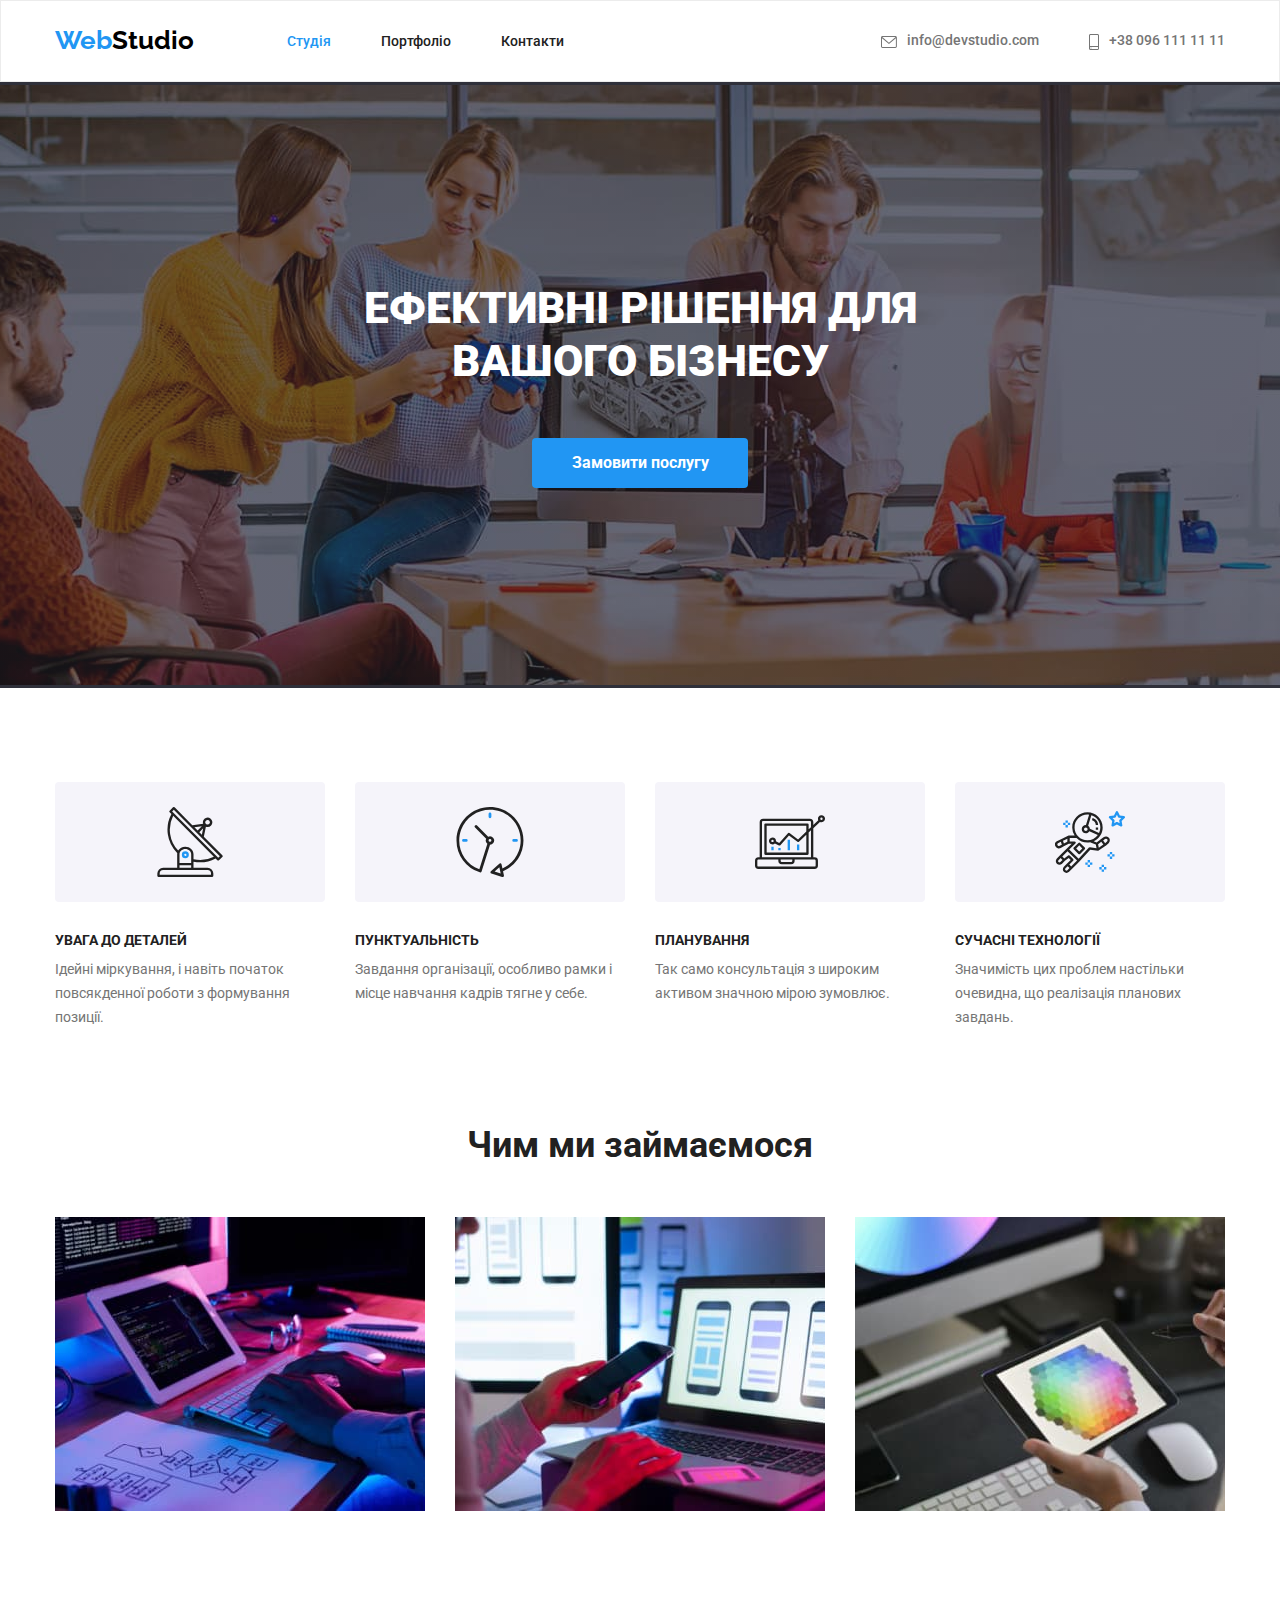
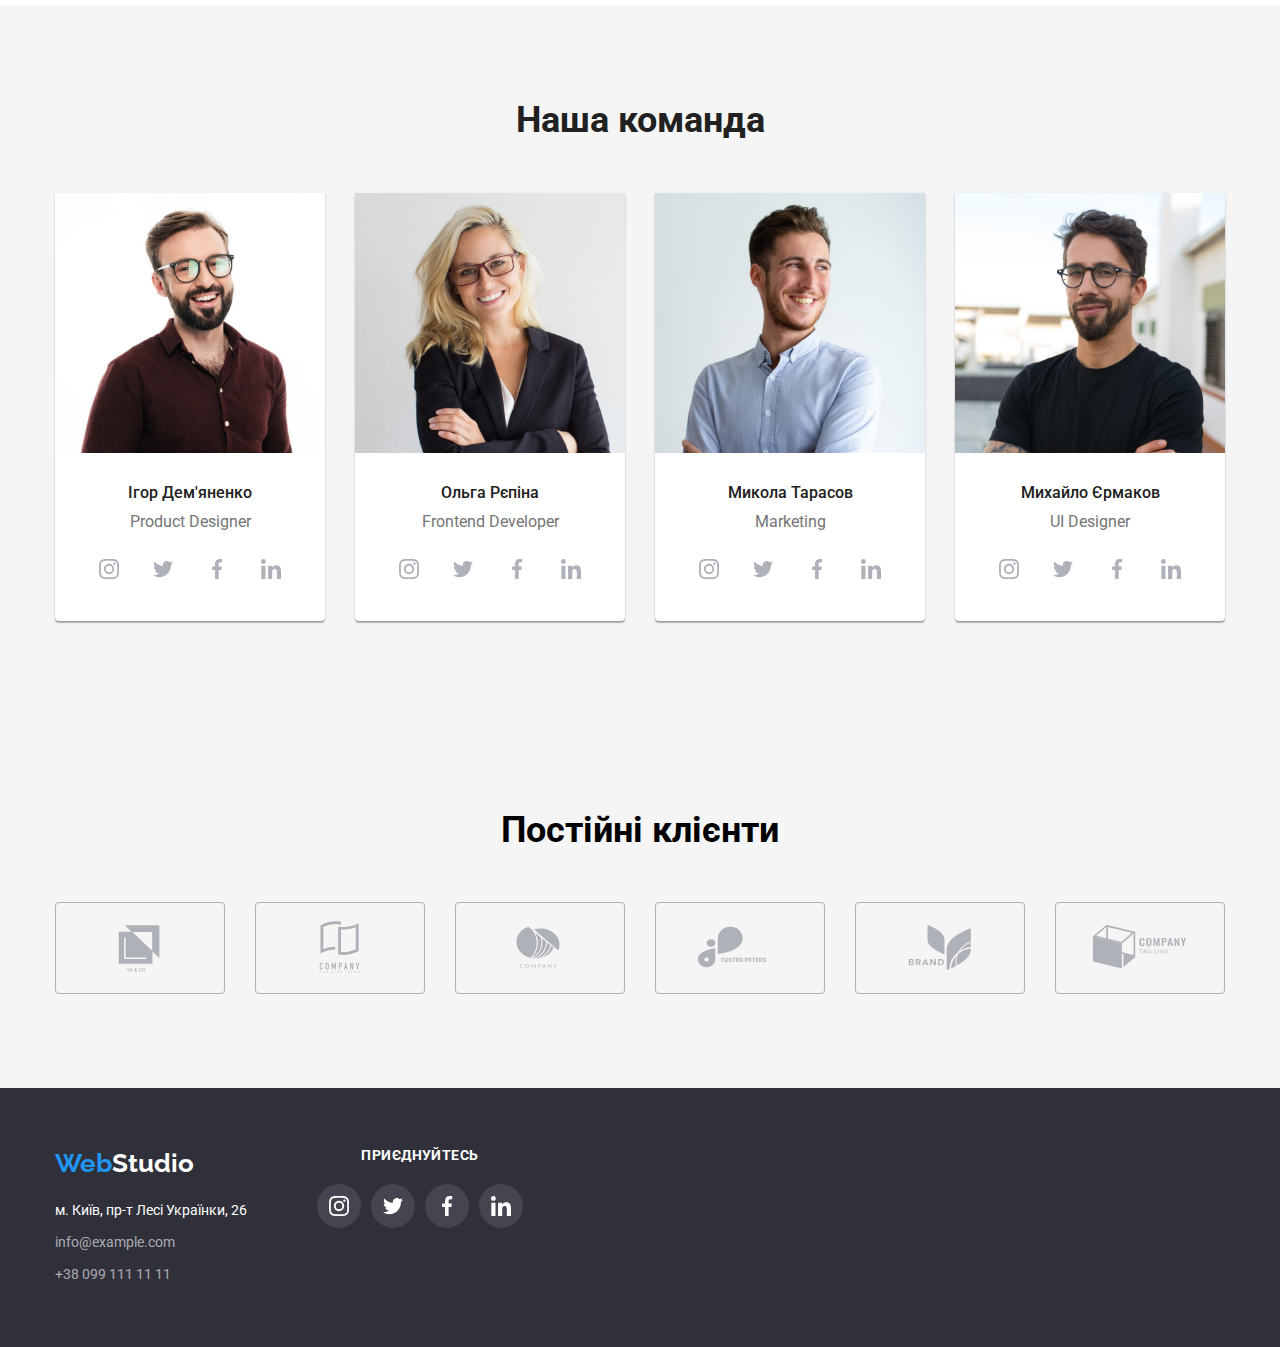
==== index.html @ 20085428 "copy of previous work" ====
<html lang="uk">
  <head>
    <meta charset="UTF-8" />
    <meta http-equiv="X-UA-Compatible" content="IE=edge" />
    <meta name="viewport" content="width=device-width, initial-scale=1.0" />
    <title>WebStudio</title>
    <link href="https://fonts.googleapis.com/css2?family=Raleway:wght@700&family=Roboto:wght@400;500;700;900&display=swap"
    rel="stylesheet">
    <link rel="stylesheet" href="node_modules/modern-normalize/modern-normalize.css">
        <link rel="stylesheet" href="./css/styles.css" />
  </head>
  <body>
 
    <header class="header">
      <div class="container">
      <div class="header-main">
        <div class="logo-link">
        <a class="link web" href="./index.html">
          Web<span class="studio">Studio</span> </a>
      </div>
        <nav>
          <ul class="list main-menu">
            <li class="item-menu-header"><a class="link menu-item current" href="./index.html">Студія</a></li>
            <li class="item-menu-header"><a class="link menu-item" href="./portfolio.html">Портфоліо</a></li>
            <li class="item-menu-header"><a class="link menu-item" href="./portfolio.html">Контакти</a></li>
          </ul>
        </nav>


        <ul class="list contact-list">

          <li class="item-contact-info">
            <a class="link main-contact"  href="mailto:info@devstudio.com">
          <svg width="16" height="12" class="icon-header">
          <use href="./images/icons.svg#icon-envelope"></use>
          </svg>info@devstudio.com </a>
          </li>
          
          <li class="item-contact-info">
          <a class="link main-contact" href="tel:+380961111111">
           <svg width="10" height="16" class="icon-header">
           <use href="./images/icons.svg#icon-smartphone"></use>
            </svg>+38 096 111 11 11
            </a>
          </li>

        </ul>
        </div>
      </div>
    </header>


  <main>
    <section class="main-section">
      <div class="container">
      <h1 class="main-text">
        Ефективні рішення для вашого бізнесу
      </h1>
      <button class="main-button">
        Замовити послугу
      </button>
      </div>
    </section>

    <section class="our-features">
      <div class="container">
      <h2 class="visually-hidden">
        Наші переваги
      </h2>
      
      <ul class="list main-items">

        <li class="item icon-antena">
        <div class="benefits-icon-container">
        <svg class="benefits-icon"  width="70" height="70">
        <use href="./images/icons.svg#icon-antenna"></use></svg>
         </div>
          <h3 class="item-title">Увага до деталей</h3>
          <p class="item-text">Ідейні міркування, і навіть початок повсякденної роботи з формування позиції.
          </p>
        </li>


        <li class="item icon-watch">
          <div class="benefits-icon-container">
          <svg class="benefits-icon"  width=70px height=70px>
            <use href="./images/icons.svg#icon-clock"></use></svg>
            </div>
          <h3 class="item-title">Пунктуальність</h3>
          <p class="item-text">Завдання організації, особливо рамки і місце навчання кадрів тягне у себе.</p>
        </li>


        <li class="item icon-comp">
          <div class="benefits-icon-container">
          <svg class="benefits-icon"  width=70px height=70px>
            <use href="./images/icons.svg#icon-diagram"></use></svg>
            </div>
          <h3 class="item-title">Планування</h3>
          <p class="item-text">Так само консультація з широким активом значною мірою зумовлює.</p>
        </li>


        <li class="item icon-austronaut">
          <div class="benefits-icon-container">
          <svg class="benefits-icon"  width=70px height=70px>
            <use href="./images/icons.svg#icon-astronaut"></use></svg>
            </div>
          <h3 class="item-title">Сучасні технології</h3>
          <p class="item-text">Значимість цих проблем настільки очевидна, що реалізація планових завдань.</p>
        </li>

      </ul>
    </div>
      </section>
    
 
    <section class="our-activities">
<div class="container">
      <h2 class="subtitle">Чим ми займаємося</h2>
      <ul class="list activities-list">
        <li class="activity">
          <img src="./images/main-activities/img.jpg" alt="Програмування" max-width="370">
        </li>
        <li class="activity">
          <img src="./images/main-activities/img (2).jpg" alt="Розробка інтерфейсів" max-width="370">
        </li>
        <li class="activity">
          <img src="./images/main-activities/img (3).jpg" alt="Дизайн" max-width="370">
        </li>
      </ul>
    </div>
    </section>


    <section class="team">
      <div class="container">
      <h2 class="subtitle">Наша команда</h2>

    
      <ul class="list team-list">
       
       
        <li class="team-card">
          <img src="./images/personal/img (4).jpg" alt="Ігор Дем'яненко" width="270" height="260">
          <div class="workers">
          <h3 class="card-title">Ігор Дем'яненко</h3>
          <p class="card-text">Product Designer</p>

          <ul class="team-social-links">

            <li class="team-social-item">
              <a class="team-social-link" href="#">
                <svg class="team-icon">
                  <use href="./images/icons.svg#icon-instagram"></use>
                </svg>
              </a>
            </li>
            
            <li class="team-social-item">
              <a class="team-social-link" href="#">
                <svg class="team-icon">
                  <use href="./images/icons.svg#icon-twitter"></use>
                </svg>
              </a>
            </li>

            <li class="team-social-item">
              <a class="team-social-link" href="#">
                <svg class="team-icon">
                  <use href="./images/icons.svg#icon-facebook"></use>
                </svg>
              </a>
            </li>
            
            <li class="team-social-item">
              <a class="team-social-link" href="#">
                <svg class="team-icon">
                  <use href="./images/icons.svg#icon-linkedin"></use>
                </svg>
              </a>
            </li>

          </ul>

          </div>
        </li>


        <li class="team-card">
          <img src="./images/personal/img (5).jpg" alt="Ольга Рєпіна" width="270" height="260">
          <div class="workers">
          <h3 class="card-title">Ольга Рєпіна</h3>
          <p class="card-text">Frontend Developer</p>

          <ul class="team-social-links">

            <li class="team-social-item">
              <a class="team-social-link" href="#">
                <svg class="team-icon">
                  <use href="./images/icons.svg#icon-instagram"></use>
                </svg>
              </a>
            </li>
            
            <li class="team-social-item">
              <a class="team-social-link" href="#">
                <svg class="team-icon">
                  <use href="./images/icons.svg#icon-twitter"></use>
                </svg>
              </a>
            </li>

            <li class="team-social-item">
              <a class="team-social-link" href="#">
                <svg class="team-icon">
                  <use href="./images/icons.svg#icon-facebook"></use>
                </svg>
              </a>
            </li>
            
            <li class="team-social-item">
              <a class="team-social-link" href="#">
                <svg class="team-icon">
                  <use href="./images/icons.svg#icon-linkedin"></use>
                </svg>
              </a>
            </li>
            
          </ul>

        </div>
        </li>


        <li class="team-card">
          <img src="./images/personal/img (6).jpg" alt="Микола Тарасов" width="270" height="260">
          <div class="workers">
          <h3 class="card-title">Микола Тарасов</h3>
          <p class="card-text">Marketing</p>

          <ul class="team-social-links">

            <li class="team-social-item">
              <a class="team-social-link" href="#">
                <svg class="team-icon">
                  <use href="./images/icons.svg#icon-instagram"></use>
                </svg>
              </a>
            </li>
            
            <li class="team-social-item">
              <a class="team-social-link" href="#">
                <svg class="team-icon">
                  <use href="./images/icons.svg#icon-twitter"></use>
                </svg>
              </a>
            </li>

            <li class="team-social-item">
              <a class="team-social-link" href="#">
                <svg class="team-icon">
                  <use href="./images/icons.svg#icon-facebook"></use>
                </svg>
              </a>
            </li>
            
            <li class="team-social-item">
              <a class="team-social-link" href="#">
                <svg class="team-icon">
                  <use href="./images/icons.svg#icon-linkedin"></use>
                </svg>
              </a>
            </li>
            
          </ul>

        </div>
        </li>


        <li class="team-card">
          <img src="./images/personal/img (7).jpg" alt="Михайло Єрмаков" width="270" height="260">
          <div class="workers">
          <h3 class="card-title">Михайло Єрмаков</h3>
          <p class="card-text">UI Designer</p>

          <ul class="team-social-links">

            <li class="team-social-item">
              <a class="team-social-link" href="#">
                <svg class="team-icon">
                  <use href="./images/icons.svg#icon-instagram"></use>
                </svg>
              </a>
            </li>
            
            <li class="team-social-item">
              <a class="team-social-link" href="#">
                <svg class="team-icon">
                  <use href="./images/icons.svg#icon-twitter"></use>
                </svg>
              </a>
            </li>

            <li class="team-social-item">
              <a class="team-social-link" href="#">
                <svg class="team-icon">
                  <use href="./images/icons.svg#icon-facebook"></use>
                </svg>
              </a>
            </li>
            
            <li class="team-social-item">
              <a class="team-social-link" href="#">
                <svg class="team-icon">
                  <use href="./images/icons.svg#icon-linkedin"></use>
                </svg>
              </a>
            </li>
            
          </ul>

        </div>
        </li>


      </ul>
    </div>
    </section>


<section class="clients">

  <div class="container">

    <h3 class="clients-title">Постійні клієнти</h3>

    <ul class="clients-list">
      
      <li class="clients-list-item">
        <a class="clients-list-link" href="#">
          <svg class="clients-icon">
            <use href="./images/icons.svg#icon-Logo1"></use>
          </svg>
        </a>
      </li>

      <li class="clients-list-item">
        <a class="clients-list-link" href="#">
          <svg class="clients-icon">
            <use href="./images/icons.svg#icon-Logo2"></use>
          </svg>
        </a>
      </li>

      <li class="clients-list-item">
        <a class="clients-list-link" href="#">
          <svg class="clients-icon">
            <use href="./images/icons.svg#icon-Logo3"></use>
          </svg>
        </a>
      </li>

      <li class="clients-list-item">
        <a class="clients-list-link" href="#">
          <svg class="clients-icon">
            <use href="./images/icons.svg#icon-Logo4"></use>
          </svg>
        </a>
      </li>

      <li class="clients-list-item">
        <a class="clients-list-link" href="#">
          <svg class="clients-icon">
            <use href="./images/icons.svg#icon-Logo5"></use>
          </svg>
        </a>
      </li>

      <li class="clients-list-item">
        <a class="clients-list-link" href="#">
          <svg class="clients-icon">
            <use href="./images/icons.svg#icon-Logo6"></use>
          </svg>
        </a>
      </li>

    </ul>
    </div>


  </div>
</section>

  </main>

  <footer class="footer">
    <div class="container footer-container">

    <div class="footer-list">
      <a class="web link logo-footer " href="./index.html">
        Web<span class="studio-footer">Studio</span>
      </a>
      <address>
        <ul class="list">

          <li  class="footer-adress-top">
            <a class="link footer-adress"
              href="https://goo.gl/maps/jJck5WTrnHUXHv1q9"
              target="_blank"
              rel="noopener noreferrer">
              м. Київ, пр-т Лесі Українки, 26 </a>
          </li >

          <li class="footer-adress-top" >
            <a class="link footer-contact" href="mailto:info@example.com"
              >info@example.com</a>
          </li >

          <li class="footer-adress-top">
            <a class="link footer-contact" href="tel:+380991111111"
              >+38 099 111 11 11</a>
          </li>

        </ul>
      </address>
    


   

  </div>
 <div class="footer-follow">
      
      <h2 class="title-follow">Приєднуйтесь</h2>

      <ul class="footer-social-links">

        <li class="footer-social-item">
          <a class="footer-social-link" href="#">
            <svg class="footer-icon">
              <use href="./images/icons.svg#icon-instagram"></use>
            </svg>
          </a>
        </li>

        <li class="footer-social-item">
          <a class="footer-social-link" href="#">
            <svg class="footer-icon">
              <use href="./images/icons.svg#icon-twitter"></use>
            </svg>
          </a>
        </li>

        <li class="footer-social-item">
          <a class="footer-social-link" href="#">
            <svg class="footer-icon">
              <use href="./images/icons.svg#icon-facebook"></use>
            </svg>
          </a>
        </li>

        <li class="footer-social-item">
          <a class="footer-social-link" href="#">
            <svg class="footer-icon">
              <use href="./images/icons.svg#icon-linkedin"></use>
            </svg>
          </a>
        </li>

      </ul>

    </div>

  </footer>

</body>
</html>
---- css/styles.css ----
html{
    box-sizing: border-box;
}

:root {
    --main-font: 'Roboto', sans-serif;

    --bg-color: #FFFFFF;
    --dark-bg-color: #2F303A; 
    --light-bg-color: #F5F5F5;
    --gray-bg-color:#F5F4FA;
    --text-color:#212121;
    --logo-black-color:#000000;
    --light-text-color: #757575;
    --accent-text-color:#FFFFFF;
    --footer-text-color:rgba(255, 255, 255, 0.6);
   
    --accent-color: #2196F3;
    --active-color: #188CE8;

    --header-border-color: #ECECEC;

    --border-color:rgba(238,238,238,1)
}

/* Утиліти / Reset */ 

.container{
    width: 1200px;
    padding-left: 15px;
    padding-right: 15px;
    margin: 0 auto;
    }
     

*,
*::before,
*::after{
    box-sizing:inherit
}

p,h1,h2,h3,ul {
margin: 0;
}

ul{
margin: 0;
padding-left: 0;
list-style: none;
}

.link {
    text-decoration: none;
 }

body{
    font-family: var(--main-font);
    line-height: 1.2;
    background-color: var(--bg-color);
    margin: 0;
}

 .list{
    padding: 0;
    margin: 0;
    list-style:none;
 }

/* Header */  /* Header */ /* Header */ /* Header */ /* Header */ 

.header {
    display: flex;
    justify-content: center;
    border: 1px solid var(--header-border-color);
}
.header-list{
    display: flex;
    justify-content: space-between;
    flex-wrap: wrap;
    padding: 15px 0;
    margin: 0 20px;
    align-items: baseline;
}

.header-main{
    display: flex;
    height: 80px;
    align-items: center;
}
.logo-link{
    display: flex;
}

.contact-list{
display: flex;
margin-left: auto;
}

h2{
    text-align: center;
}

.web {
    font-family: 'Raleway', sans-serif;
    font-weight: 700;
    font-size: 26px;
    color: var(--accent-color);
}

.studio {
    color:var(--logo-black-color)
}
.main-menu{
    display: flex;
    margin-left:93px;
    justify-content: space-between;
}

.main-contact {
    font-weight: 500;
    font-size: 14px;
    color: var(--light-text-color);
}

.item-menu-header{
    margin-right: 50px;
}
.item-menu-header:last-child{
    margin-right:0;
}

.menu-item {
    font-weight: 500;
    font-size: 14px;
    color: var(--text-color);
}

.item-contact-info{
    margin-right: 50px;
}
.item-contact-info:last-child{
    margin-right: 0;
}

.menu-item:focus,
.menu-item:hover,
.main-contact:focus,
.main-contact:hover {
    color: var(--accent-color);
}
.current{
    color: var(--accent-color);
}
.contact-icon{
    color: var(--light-text-color);
}

/* Main */

.main-section {
    background-color: var(--dark-bg-color);
    text-align: center;
    align-items: center;
    padding: 200px 0;
    background-image: linear-gradient( to right, rgba(47, 48, 58, 0.4), rgba(47, 48, 58, 0.4)) , url(../images/hero.jpg);
    background-repeat: no-repeat;
    background-position: center;
    
}

.main-text {
    font-weight: 900;
    font-size: 44px;
    color: var(--accent-text-color);
    text-align: center;
    text-transform: uppercase;
    margin: 0 auto;
    /* margin-top: 0;
    margin-bottom: 30px; */
    width: 696px;
}

.main-button {
    font-family: inherit;
    line-height: 1.2;
    font-weight: 700;
    font-size: 16px;
    background-color: var(--accent-color);
    color: var(--accent-text-color);
    cursor: pointer;
    display: inline-block;
    min-width: 216px;
    height: 50px;
    text-align: center;
    border-radius: 4px;
    padding: 10px 32px;
    margin-top: 50px;
    border: none;
    
}

.main-button:hover,
.main-button:focus {
    background-color: var(--active-color);
}

/* Advantages */  /* Advantages */ /* Advantages */
.our-features{
    padding-top: 94px;
}
.main-items{
    display: flex;
    gap: 30px;
}

.item-title {
    font-weight: 700;
    font-size: 14px;
    color: var(--text-color);
    text-transform: uppercase;
    margin-top: 30px;
}

.item-text {
    font-size: 14px;
    line-height: 1.71;
    color: var(--light-text-color);
    margin-top: 10px;
}

.icon{
    display: flex;
    text-align: center;
    justify-content: center;
    text-align: center;  
}

.icon-header{
vertical-align: middle;
fill: currentColor;
margin-right: 10px;
}

.benefits-icon-container{
display: flex;
justify-content: center;
align-items: center;
width: 270px;
height: 120px;
background-color: var(--gray-bg-color);
border-radius: 4px;
}



/* Activities */

.our-activities{
    padding-bottom: 94px;
    padding-top: 94px;
    background-color: var(--bg-color)
}

.visually-hidden {
    position: absolute;
      white-space: nowrap;
      width: 1px;
      height: 1px;
      overflow: hidden;
      border: 0;
      padding: 0;
      clip: rect(0 0 0 0);
      clip-path: inset(50%);
      margin: -1px;
}

.subtitle {
    font-weight: 700;
    font-size: 36px;
    color: var(--text-color);
    margin-bottom: 50px;
}
.activities-list{
    display: flex;
    gap: 30px;
}
.activity{
    height:294px;
    width:370px;
}

/* Team */

.team {
    background-color: var(--light-bg-color);
    padding-top: 94px;
    padding-bottom: 94px;
}
.team-list{
    display: flex;
    flex-wrap: wrap;
    justify-content: center;
    gap: 30px; 
}

.team-card {
    background-color:var(--gray-bg-color);
    background: var(--accent-text-color);
    box-shadow: 0px 1px 3px rgba(0,0,0,0.12), 0px 1px 1px rgba(0,0,0,0.14), 0px 2px 1px rgba(0,0,0,0.2)                    ;
    border-radius:0px 0px 4px 4px;
}
    

.card-title {
    font-weight: 500;
    font-size: 16px;
    color: var(--text-color);
}

.card-text {
    font-size: 16px;
    color: var(--light-text-color);
margin-top:10px ;
}

.workers{
padding: 30px 10px;
text-align: center;
}

.team-social-links {
display: flex;
justify-content: center;
gap: 10px;
margin-top: 16px;
  }

.team-social-link{
display: flex;
justify-content: center;
align-items: center;
width: 44px;
height: 44px;
border-radius: 50%;
color: #AFB1B8;
}

.team-icon {
height: 20px;
width: 20px;
fill:currentColor;
  }

  .team-social-link:hover,
  .team-social-link:focus {
color:var(--bg-color);
background-color: var(--accent-color);
  }

/* clients */

.clients {
    background-color: var(--light-bg-color);
    padding-bottom: 94px;
    padding-top: 94px;
  }

.clients-list {
    display: flex;
    justify-content: center;
    gap: 30px;
}


.clients-title{
    font-size: 36px;
    font-weight: 700;
    text-align: center;
    margin-bottom: 50px;  
}

.clients-list-link {
    width:170px;
    height:92px;
    border: 1px solid #AFB1B8;
    border-radius: 4px;
    display: flex;
    justify-content: center;
    align-items: center;
    color: #AFB1B8;
    
}

.clients-icon {
width: 106px;
height: 60px;
fill: currentColor;
  }

.clients-icon:hover{
color: var(--active-color);
}

.clients-list-link:hover,
.clients-list-link:focus  {
color: var(--accent-color);
border-color: var(--accent-color);
  }


  /* .team-icon {
    height: 20px;
    width: 20px;
    fill:currentColor;
      }
    
      .team-social-link:hover,
      .team-social-link:focus {
    color:var(--bg-color);
    background-color: var(--accent-color);
      } */



/* Footer */
.footer-container{
    display: flex;
    vertical-align: baseline;
}

.footer-list{
    /* display: flex;
    vertical-align: baseline; */
}
.footer {
    background-color: var(--dark-bg-color);
    padding: 60px 0;
}

.studio-footer {
    color: var(--accent-text-color);
}

.footer-adress,
.footer-contact {
    font-size: 14px;
    line-height: 1.71;
    color: var(--accent-text-color);
    font-style: normal;
}
.footer-adress-top:not(:first-child){
    margin-top: 8px;
}

.footer-contact {
    color: var(--footer-text-color);
}

.footer-adress:hover,
.footer-adress:focus,
.footer-contact:hover,
.footer-contact:focus {
    color: var(--accent-color);
}

.logo-footer{
    display: block;
}
address{
    margin-top: 20px;
}

.footer-follow {
    margin-left: 70px;
    align-items: baseline;
  }

  .title-follow {
    color: var(--bg-color);
    font-size: 14px;
    line-height: 1.14;
    letter-spacing: 0.03em;
    text-transform: uppercase;
    margin-bottom: 20px;
  }

  .footer-social-links {
    display: flex;
    justify-content: center;
  }

  .footer-social-item + .footer-social-item {
    margin-left: 10px;
  }

  .footer-social-link {
    display: flex;
    justify-content: center;
    align-items: center;
    width: 44px;
    height: 44px;
    border-radius: 50%;
    color: var(--add-color);
    background-color: rgba(255, 255, 255, 0.1);
  }

.footer-icon {
    height: 20px;
    width: 20px;
    fill: white;
  }
  
.footer-social-link:hover,
.footer-social-link:focus {
background-color: var(--accent-color);
  }


/* Portfolio */    /* Portfolio */   /* Portfolio */    /* Portfolio */
.work-cards{
    text-decoration: none;
    display: block;

}

.portfolio{
padding-top: 94px;
padding-bottom: 94px;
}
.examples{
border-left: 1px solid var(--border-color);
border-bottom:1px solid var(--border-color);
border-right:1px solid var(--border-color);
padding: 20px 24px;
text-align: left;
}

img{
    display: block;
    max-width: 100%;
    height: auto;
}

.button {
    font-family: var(--main-font);
    font-weight: 500;
    font-size: 16px;
    line-height: 1.62;
    color: var(--text-color);
    background-color: var(--light-bg-color);
    cursor: pointer;
    letter-spacing: 0.03em;
    border-radius: 4px;
    border: 0px;
    padding: 6px 22px;
    gap: 10px;
    margin: 0 auto;

}
.button-list{
    display: flex;
    flex-wrap: wrap;
    justify-content: center;  
    margin-bottom: 50px;
    gap: 8px;
}

.button:focus,
.button:hover {
    background-color: var(--accent-color);
    color: var(--accent-text-color);
    box-shadow: 0px 3px 1px rgba(0, 0, 0, 0.1), 0px 1px 2px rgba(0, 0, 0, 0.08), 0px 2px 2px rgba(0, 0, 0, 0.12);
}

/* Cards */

.work-cards:focus,
.work-cards:hover {
    box-shadow: 0px 3px 1px rgba(0, 0, 0, 0.1), 0px 1px 2px rgba(0, 0, 0, 0.08), 0px 2px 2px rgba(0, 0, 0, 0.12);
    
}

.port-subtitle {
    font-weight: 700;
    font-size: 18px;
    line-height: 2;
    color: inherit;
    color: var(--text-color);
    text-align: left;
}

.port-card-list{
display: flex;
flex-wrap: wrap;
gap: 30px;
}

.port-card{
    width: 370px;
    height: 405px;
}

.port-text {
    font-size: 16px;
    line-height: 1.88;
    color: var(--light-text-color);
    margin-top: 4px;
}
a{
    display: block;
}
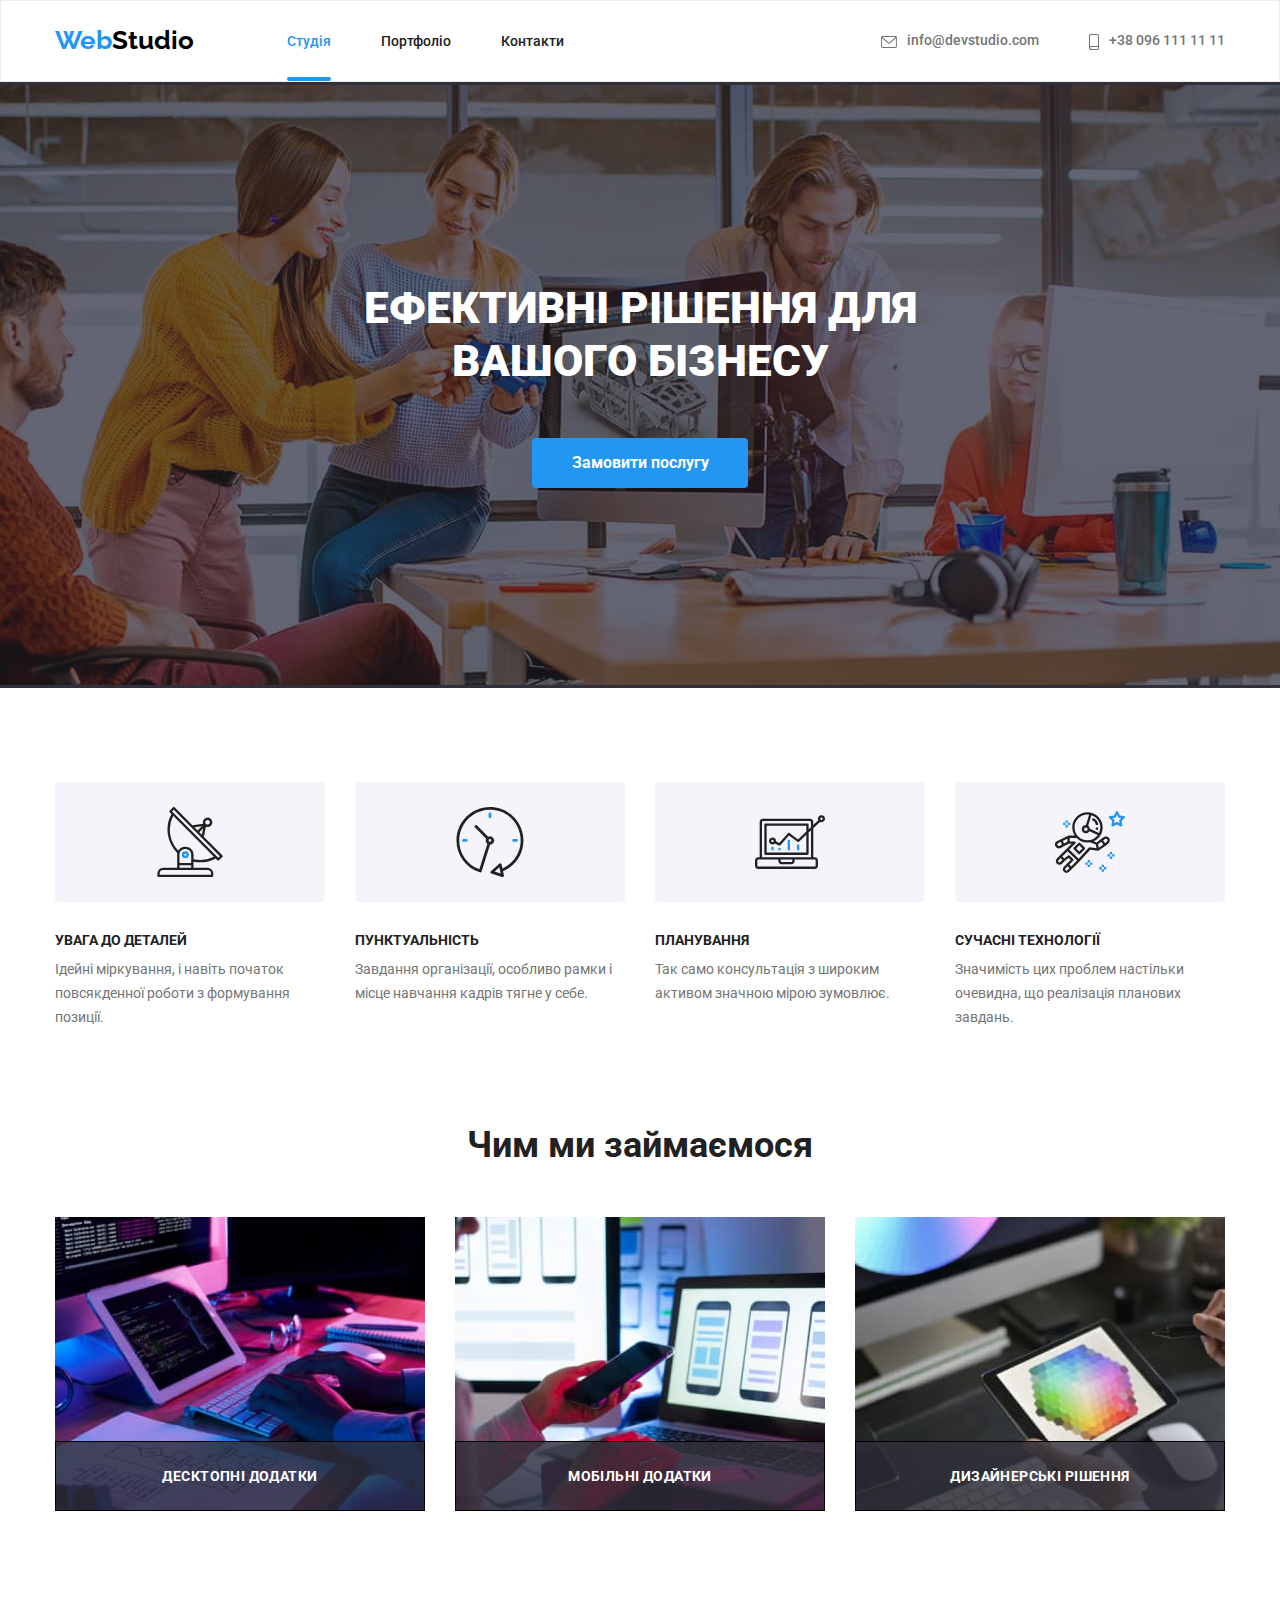
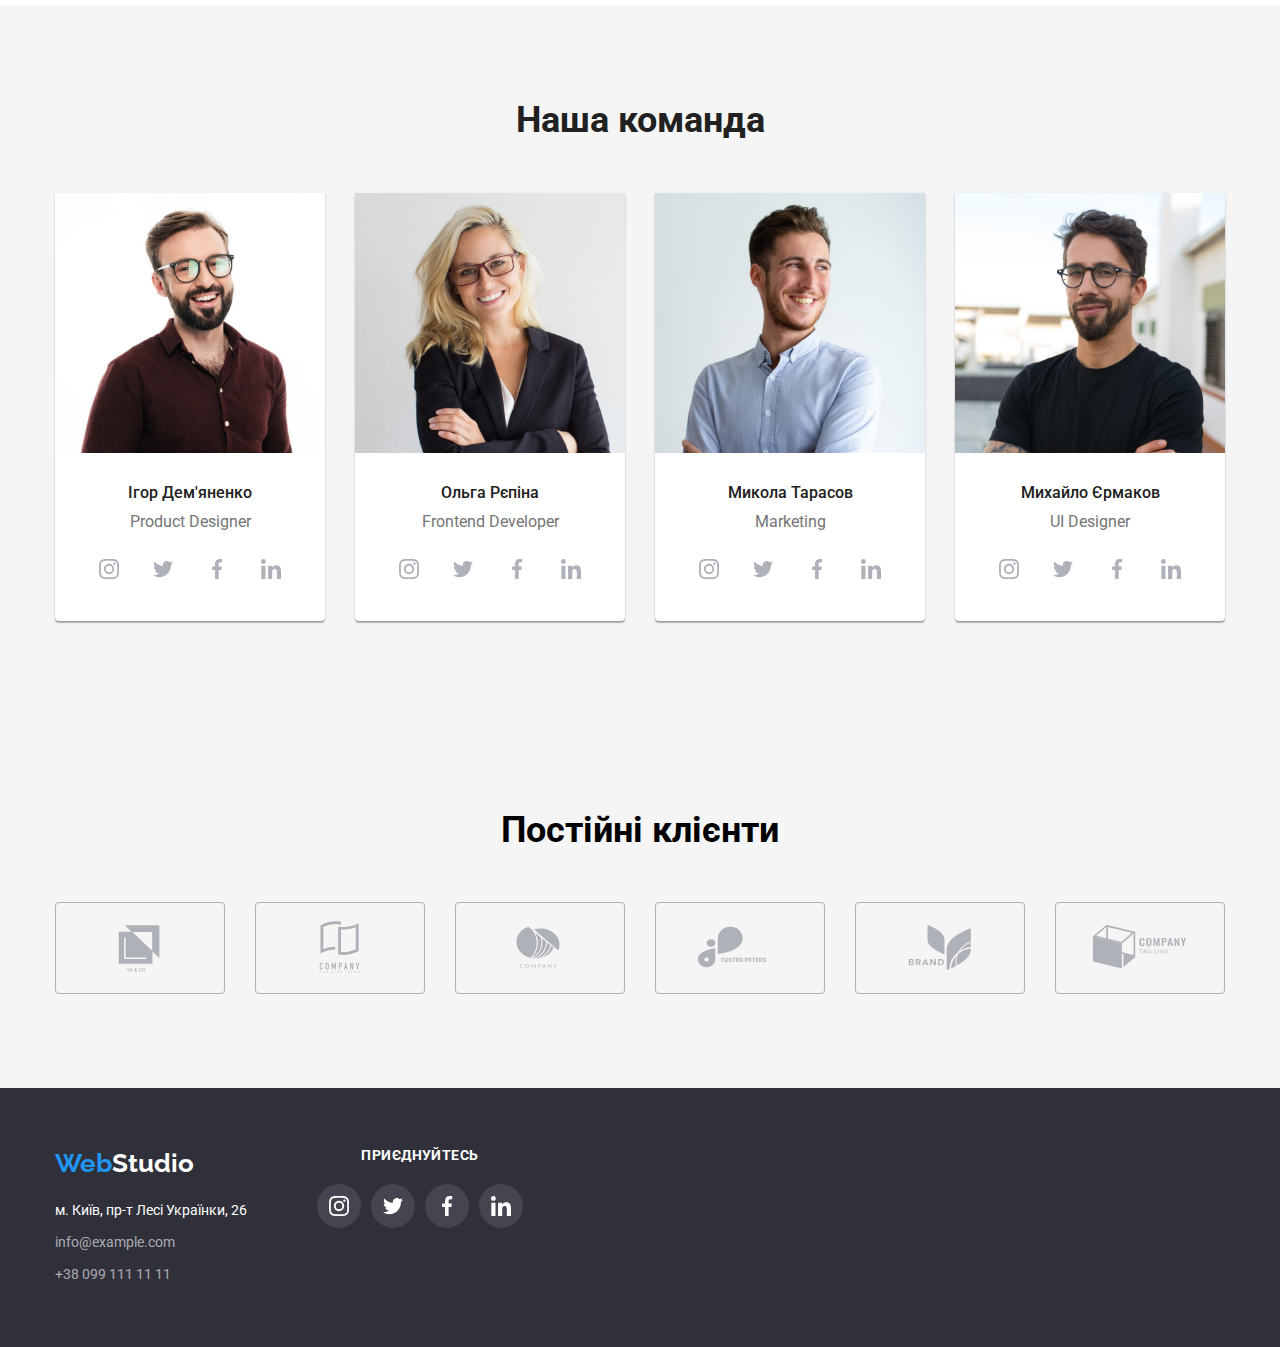
==== commit 01ec647e: "added  page underline, text positioning(activities)" ====
--- a/index.html
+++ b/index.html
@@ -118,15 +118,22 @@
     <section class="our-activities">
 <div class="container">
       <h2 class="subtitle">Чим ми займаємося</h2>
+
       <ul class="list activities-list">
+
         <li class="activity">
           <img src="./images/main-activities/img.jpg" alt="Програмування" max-width="370">
-        </li>
+          <h3 class="job-description">Десктопні додатки</h3>
+        </li>
+
         <li class="activity">
           <img src="./images/main-activities/img (2).jpg" alt="Розробка інтерфейсів" max-width="370">
-        </li>
+          <h3 class="job-description">Мобільні додатки</h3>
+        </li>
+
         <li class="activity">
           <img src="./images/main-activities/img (3).jpg" alt="Дизайн" max-width="370">
+          <h3 class="job-description">Дизайнерські рішення</h3>
         </li>
       </ul>
     </div>
--- a/css/styles.css
+++ b/css/styles.css
@@ -154,6 +154,23 @@
 .contact-icon{
     color: var(--light-text-color);
 }
+
+.item-menu-header{
+position: relative;
+}
+
+.menu-item.current::after{
+content: "";
+display: block;
+position: absolute;
+bottom:-32;
+left: 0;
+width: 100%;
+height: 4px;
+border-radius:2px;
+background-color: var(--accent-color);
+}
+
 
 /* Main */
 
@@ -285,9 +302,30 @@
     gap: 30px;
 }
 .activity{
+    position: relative;
     height:294px;
     width:370px;
 }
+
+.job-description{
+    position: absolute;
+    bottom: 0;
+    left: 0;
+    height: 70px;
+    background: rgba(47, 48, 58, 0.8);
+    border: 1px solid #000000;
+    color: var(--accent-text-color);
+    text-transform: uppercase;
+    font-weight: 700;
+    font-size: 14px;
+    line-height: 1.14;
+    text-align: center;
+    letter-spacing: 0.03em;
+    width: 100%;
+    padding-top: 27px;
+
+}
+
 
 /* Team */
 
@@ -572,6 +610,35 @@
     box-shadow: 0px 3px 1px rgba(0, 0, 0, 0.1), 0px 1px 2px rgba(0, 0, 0, 0.08), 0px 2px 2px rgba(0, 0, 0, 0.12);
 }
 
+.portfolio-overlay{
+    position: relative;
+    overflow: hidden;
+}
+
+.portfolio-img-text {
+    position: absolute;
+    top: 0;
+    left: 0;
+    transform: translateY(100%);
+
+
+    font-size: 18px;
+    line-height: 1.56;
+    letter-spacing: 0.03em;
+    color: var(--accent-text-color);
+    background-color: rgba(33, 150, 243, 0.9);
+    padding: 63px 24px;
+    width: 100%;
+    height: 100%;
+    transition: transform var(--animation-duration) var(--animation-function);
+}
+
+.port-card:hover .portfolio-img-text,
+.port-card:focus .portfolio-img-text{
+  transform: translateY(0);
+}
+
+
 /* Cards */
 
 .work-cards:focus,
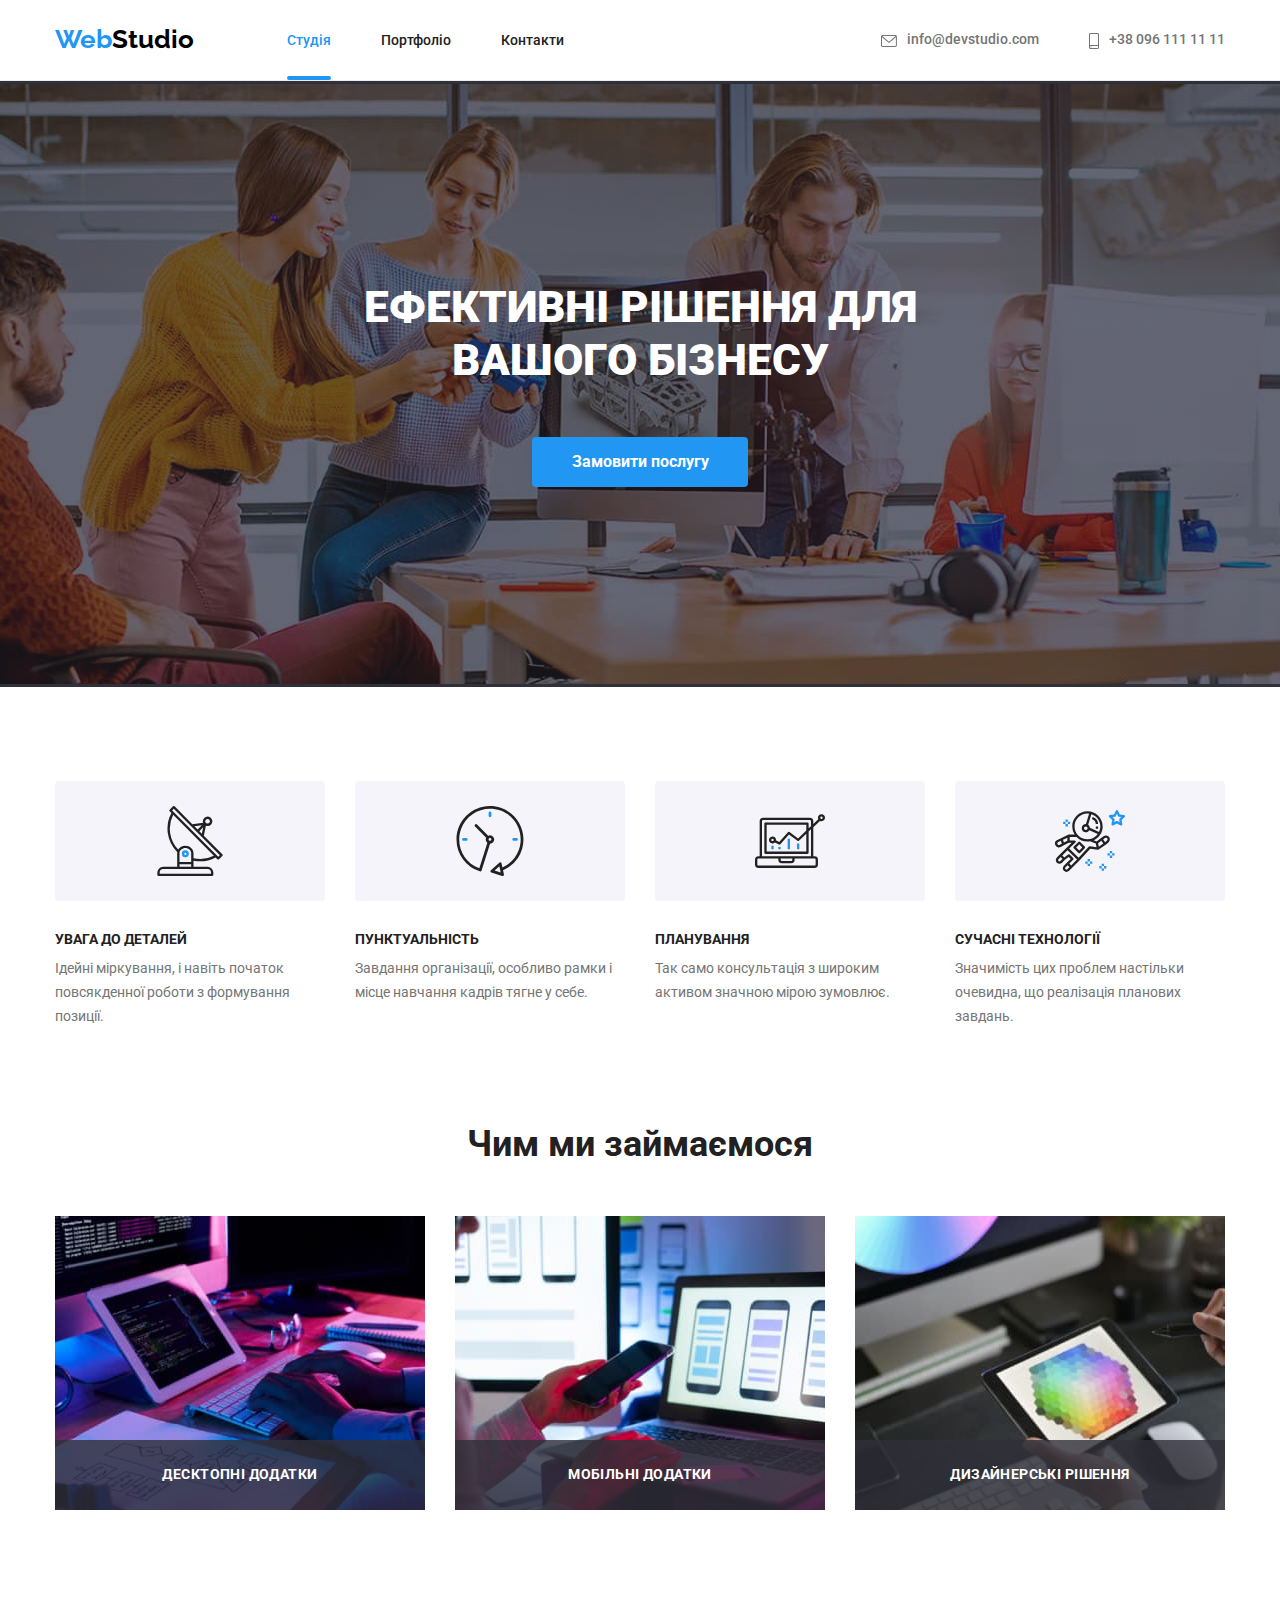
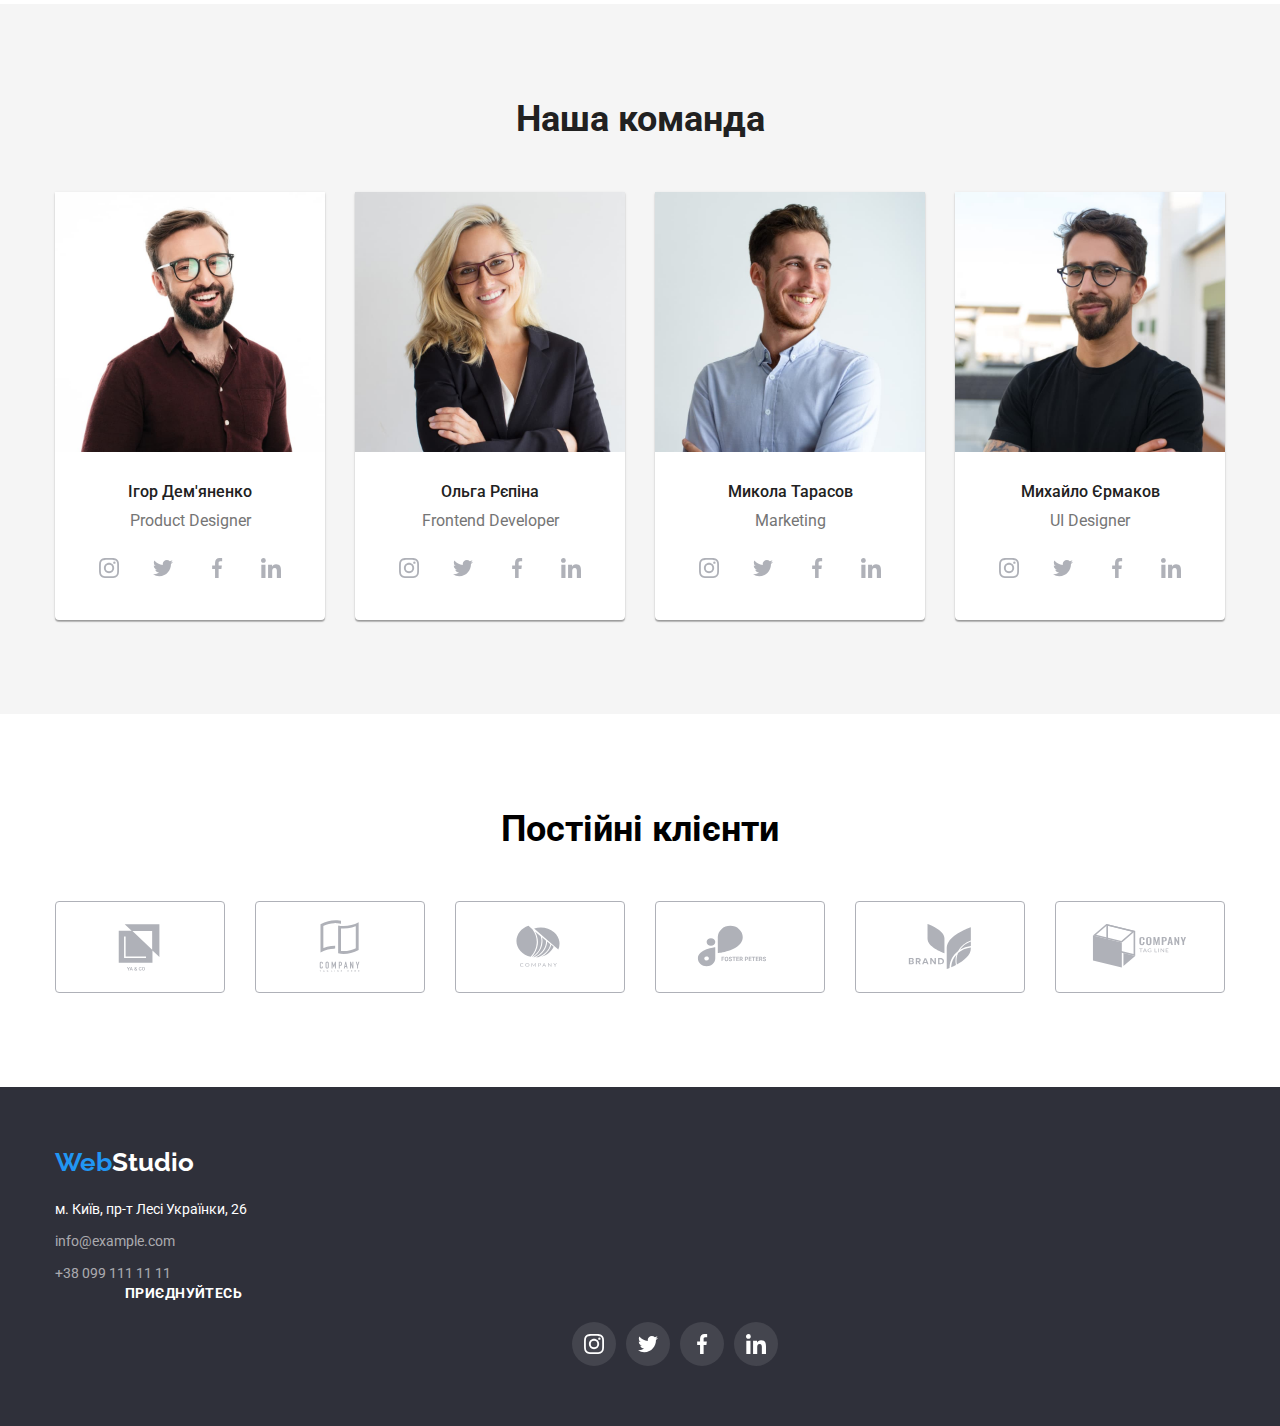
==== commit fd7b14fc: "apdated after mentor checking" ====
--- a/index.html
+++ b/index.html
@@ -56,7 +56,7 @@
       <h1 class="main-text">
         Ефективні рішення для вашого бізнесу
       </h1>
-      <button class="main-button">
+      <button data-modal-open  class="main-button" type="button">
         Замовити послугу
       </button>
       </div>
@@ -433,8 +433,6 @@
         </ul>
       </address>
     
-
-
    
 
   </div>
@@ -482,5 +480,19 @@
 
   </footer>
 
+  <div data-modal class="backdrop is-hidden">
+    <div class="modal">
+      <button data-modal-close class="modal-close" type="button">
+        <svg class="modal-icon">
+          <use href="images/icons.svg#icon-closing"></use>
+        </svg>
+      </button>
+    </div>
+  </div>
+
+
+
+  <script src="/modal.js"></script>
+
 </body>
 </html>--- a/css/styles.css
+++ b/css/styles.css
@@ -66,12 +66,78 @@
     list-style:none;
  }
 
+/* Modal window */  /* Modal window */ /* Modal window */  /* Modal window */
+
+.backdrop {
+    position: fixed;
+    top:0;
+    left:0;
+    width: 100vw;
+    height: 100vh;
+    background-color: rgba(0, 0, 0, 0.2);
+    opacity: 1;
+    transition: opacity 250ms cubic-bezier(0.4, 0, 0.2, 1);
+  }
+  
+  .is-hidden {
+    opacity: 0;
+    visibility: hidden;
+    pointer-events: none;
+  }
+  
+  .backdrop.is-hidden .modal{
+    transform:translate(-50%, -50%);
+    height: 2px;
+  }
+
+  .modal {
+    position: absolute;
+    top: 50%;
+    left:50%;
+    transform: translate(-50%, -50%);
+    min-width: 528px;
+    height: 581px;
+    background-color: var(--bg-color);
+    box-shadow: 0px 1px 3px rgba(0, 0, 0, 0.12), 0px 1px 1px rgba(0, 0, 0, 0.14), 0px 2px 1px rgba(0, 0, 0, 0.2);
+    border-radius: 4px;
+  
+    transition: transform 250ms cubic-bezier(0.4, 0, 0.2, 1),
+    height 250ms cubic-bezier(0.4, 0, 0.2, 1),
+    visibility 250ms cubic-bezier(0.4, 0, 0.2, 1);
+  }
+
+  .modal-close {
+    position: absolute;
+    top: 8px;
+    right: 8px;
+    width: 30px;
+    height: 30px;
+    border-radius: 50%;
+    border: 1px solid rgba(0, 0, 0, 0.1);
+    background-color: var(--bg-color);
+    transition: background-color 250ms cubic-bezier(0.4, 0, 0.2, 1),
+    color 250ms cubic-bezier(0.4, 0, 0.2, 1);
+  }
+
+  .modal-icon {
+    width:18px;
+    height: 18px;
+    align-items: center;
+  }
+
+.modal-close:hover,
+.modal-close:focus {
+  background-color: var(--active-color);
+  color: var(--accent-text-color);
+}
+
+ 
 /* Header */  /* Header */ /* Header */ /* Header */ /* Header */ 
 
 .header {
     display: flex;
     justify-content: center;
-    border: 1px solid var(--header-border-color);
+    border-bottom: 1px solid var(--header-border-color);
 }
 .header-list{
     display: flex;
@@ -120,6 +186,8 @@
     font-weight: 500;
     font-size: 14px;
     color: var(--light-text-color);
+    transition: color 250ms cubic-bezier(0.4, 0, 0.2, 1);
+
 }
 
 .item-menu-header{
@@ -133,6 +201,7 @@
     font-weight: 500;
     font-size: 14px;
     color: var(--text-color);
+    transition: color 250ms cubic-bezier(0.4, 0, 0.2, 1);
 }
 
 .item-contact-info{
@@ -311,9 +380,7 @@
     position: absolute;
     bottom: 0;
     left: 0;
-    height: 70px;
     background: rgba(47, 48, 58, 0.8);
-    border: 1px solid #000000;
     color: var(--accent-text-color);
     text-transform: uppercase;
     font-weight: 700;
@@ -323,7 +390,7 @@
     letter-spacing: 0.03em;
     width: 100%;
     padding-top: 27px;
-
+    padding-bottom:27px ;
 }
 
 
@@ -371,6 +438,7 @@
 justify-content: center;
 gap: 10px;
 margin-top: 16px;
+transition: color 250ms cubic-bezier(0.4, 0, 0.2, 1);
   }
 
 .team-social-link{
@@ -401,6 +469,7 @@
     background-color: var(--light-bg-color);
     padding-bottom: 94px;
     padding-top: 94px;
+    background-color: var(--accent-text-color);
   }
 
 .clients-list {
@@ -426,7 +495,8 @@
     justify-content: center;
     align-items: center;
     color: #AFB1B8;
-    
+   transition: color 250ms cubic-bezier(0.4, 0, 0.2, 1), 
+   border-color 250ms cubic-bezier(0.4, 0, 0.2, 1); 
 }
 
 .clients-icon {
@@ -451,12 +521,12 @@
     width: 20px;
     fill:currentColor;
       }
-    
-      .team-social-link:hover,
+/*     
+      /* .team-social-link:hover,
       .team-social-link:focus {
     color:var(--bg-color);
     background-color: var(--accent-color);
-      } */
+      } */ */ */
 
 
 
@@ -492,6 +562,7 @@
 
 .footer-contact {
     color: var(--footer-text-color);
+    transition: color 250ms cubic-bezier(0.4, 0, 0.2, 1);
 }
 
 .footer-adress:hover,
@@ -520,6 +591,7 @@
     letter-spacing: 0.03em;
     text-transform: uppercase;
     margin-bottom: 20px;
+    text-align: left;
   }
 
   .footer-social-links {
@@ -540,6 +612,7 @@
     border-radius: 50%;
     color: var(--add-color);
     background-color: rgba(255, 255, 255, 0.1);
+    transition: background-color 250ms cubic-bezier(0.4, 0, 0.2, 1);
   }
 
 .footer-icon {
@@ -558,6 +631,7 @@
 .work-cards{
     text-decoration: none;
     display: block;
+    transition: box-shadow 250ms cubic-bezier(0.4, 0, 0.2, 1);
 
 }
 
@@ -593,6 +667,9 @@
     padding: 6px 22px;
     gap: 10px;
     margin: 0 auto;
+    transition: color 250ms cubic-bezier(0.4, 0, 0.2, 1),
+    background-color 250ms cubic-bezier(0.4, 0, 0.2, 1),
+   box-shadow 250ms cubic-bezier(0.4, 0, 0.2, 1) ;
 
 }
 .button-list{
@@ -620,7 +697,6 @@
     top: 0;
     left: 0;
     transform: translateY(100%);
-
 
     font-size: 18px;
     line-height: 1.56;
@@ -630,7 +706,7 @@
     padding: 63px 24px;
     width: 100%;
     height: 100%;
-    transition: transform var(--animation-duration) var(--animation-function);
+    transition: transform 250ms cubic-bezier(0.4, 0, 0.2, 1);
 }
 
 .port-card:hover .portfolio-img-text,
